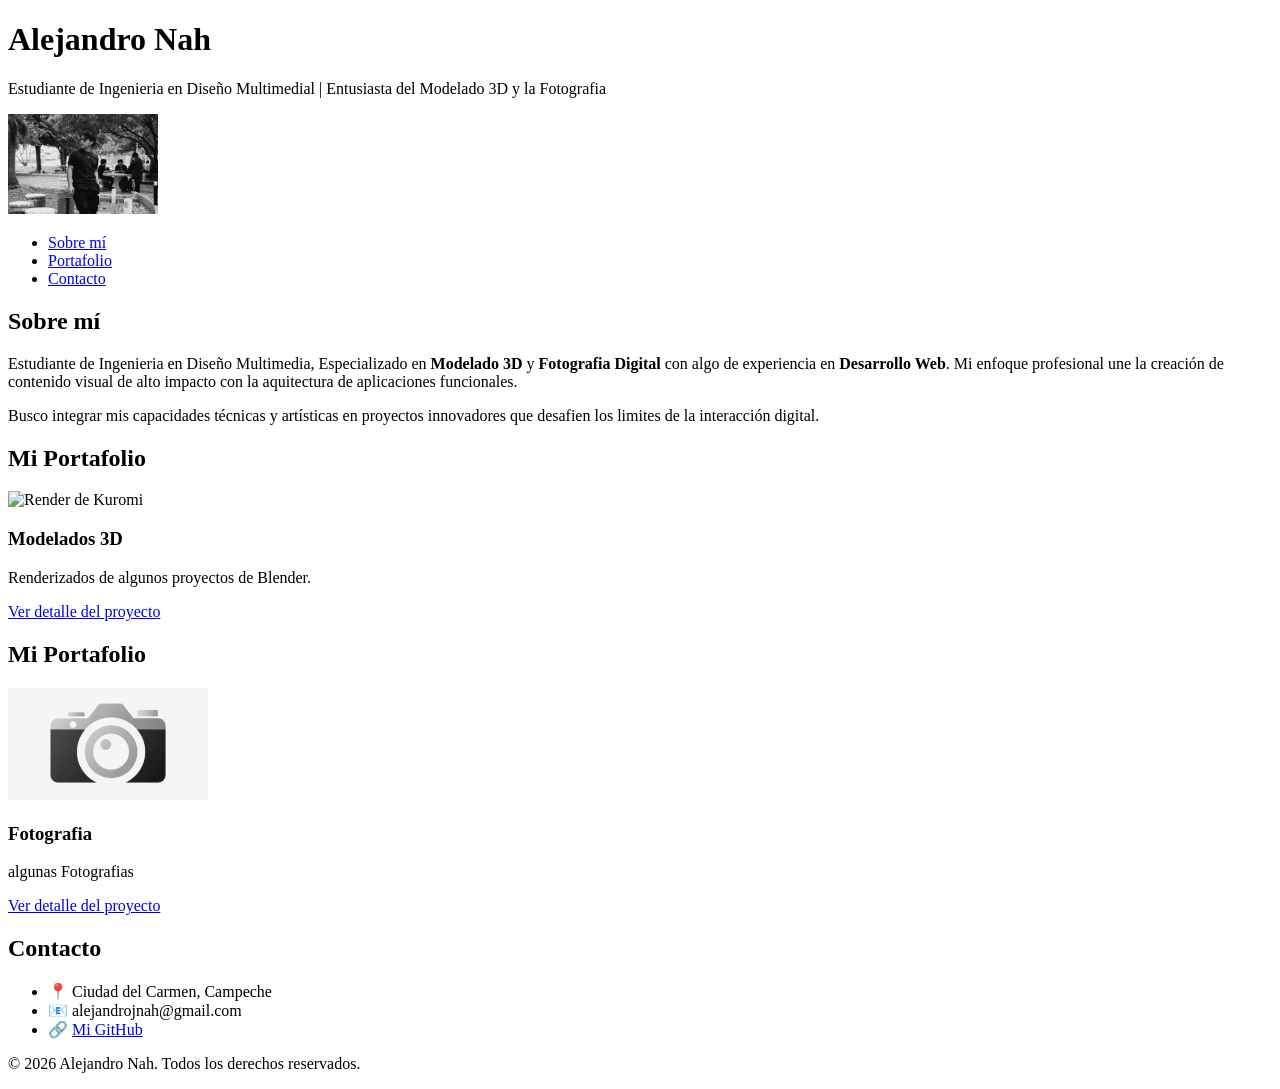
==== 02-maquetacion-cv/index.html @ daa23cbe "Estructura de header y portafolio corregida" ====
<!DOCTYPE html>
<html lang="es">
<head>
    <meta charset="UTF-8">
    <meta name="viewport" content="width=device-width, initial-scale=1.0">
    <title>CV | Alejandro de Jesus Nah Hidalgo</title>
    <link rel="stylesheet" href="estilos.css">
</head>
<body>

    <header>
        <h1>Alejandro Nah</h1>
        <p>Estudiante de Ingenieria en Diseño Multimedial | Entusiasta del Modelado 3D y la Fotografia</p>
        <img src="img/foto_perfil.jpg" alt="Foto de perfil de Alejandro" width="150">
    </header>
    
    <nav>
        <ul>
            <li><a href="#sobre-mi">Sobre mí</a></li>
            <li><a href="#portafolio">Portafolio</a></li>
            <li><a href="#contacto">Contacto</a></li>
        </ul>
    </nav>

    <main>
        <section id="sobre-mi">
            <h2>Sobre mí</h2>
            <article>
                <p>Estudiante de Ingenieria en Diseño Multimedia, Especializado en <b>Modelado 3D</b> y <b>Fotografia Digital</b> con algo de experiencia en <b>Desarrollo Web</b>.
                    Mi enfoque profesional une la creación de contenido visual de alto impacto con la aquitectura de aplicaciones funcionales.
                </p>
                <p>Busco integrar mis capacidades técnicas y artísticas en proyectos innovadores que desafien los limites de la  interacción digital.</p>
            </article>
        </section>

        <section id="portafolio">
            <h2>Mi Portafolio</h2>
            <div class="galeria">
                <article class="proyecto-card">
                    <img src="img/logo-blender.jpg" alt="Render de Kuromi" width="200">
                    <h3>Modelados 3D</h3>
                    <p>Renderizados de algunos proyectos de Blender.</p>
                    <a href="proyecto1.html.txt">Ver detalle del proyecto</a>
                </article>
        </section>

        <section id="portafolio">
            <h2>Mi Portafolio</h2>
            <div class="galeria">
                <article class="proyecto-card">
                    <img src="img/logo-fotografia.jpg" alt="Miniatura de Juguetes Inclusivos" width="200">
                    <h3>Fotografia</h3>
                    <p>algunas Fotografias </p>
                    <a href="proyecto2.html.txt">Ver detalle del proyecto</a>
                </article>

                </div>
        </section>
    </main>

    <aside id="contacto">
        <h2>Contacto</h2>
        <ul>
            <li>📍 Ciudad del Carmen, Campeche</li>
            <li>📧 alejandrojnah@gmail.com</li>
            <li>🔗 <a href="https://github.com/Alejonh/dess-app-web..git">Mi GitHub</a></li>
        </ul>
    </aside>

    <footer>
        <p>&copy; 2026 Alejandro Nah. Todos los derechos reservados.</p>
    </footer>

</body>
</html>
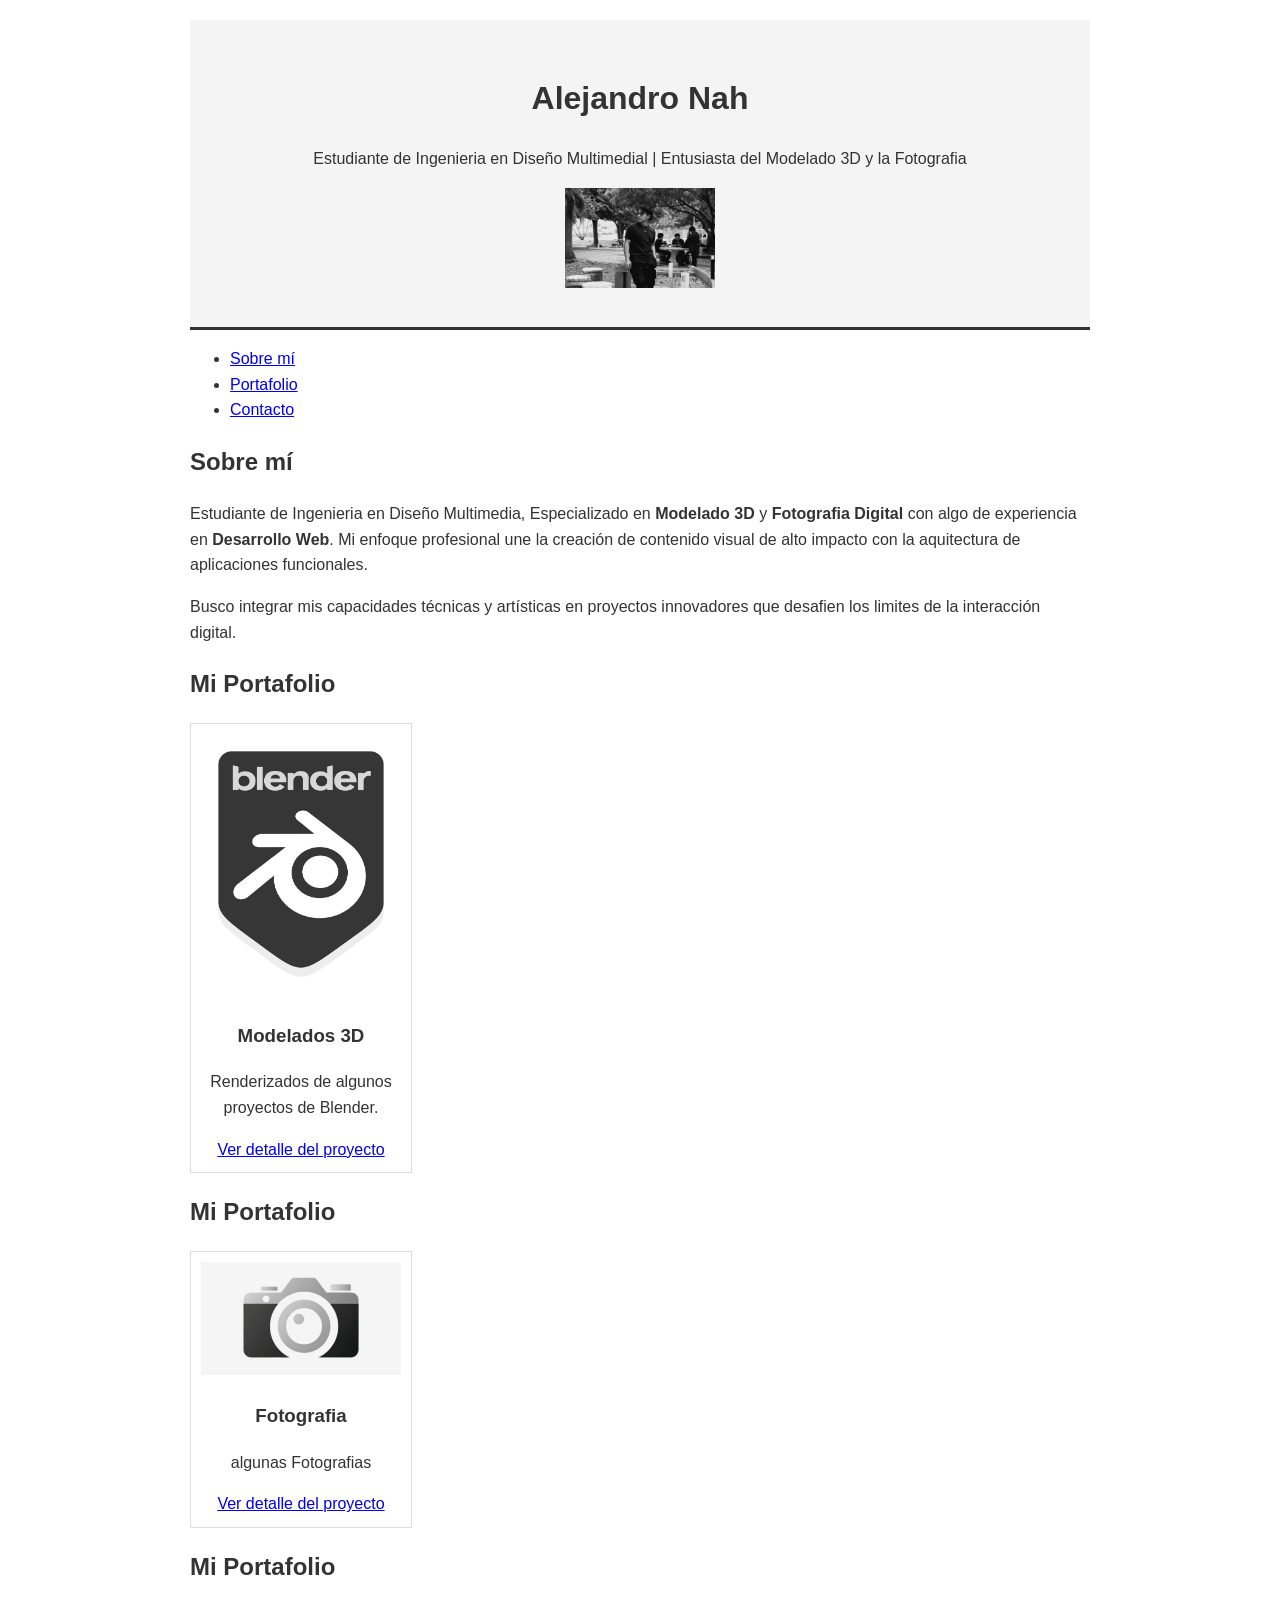
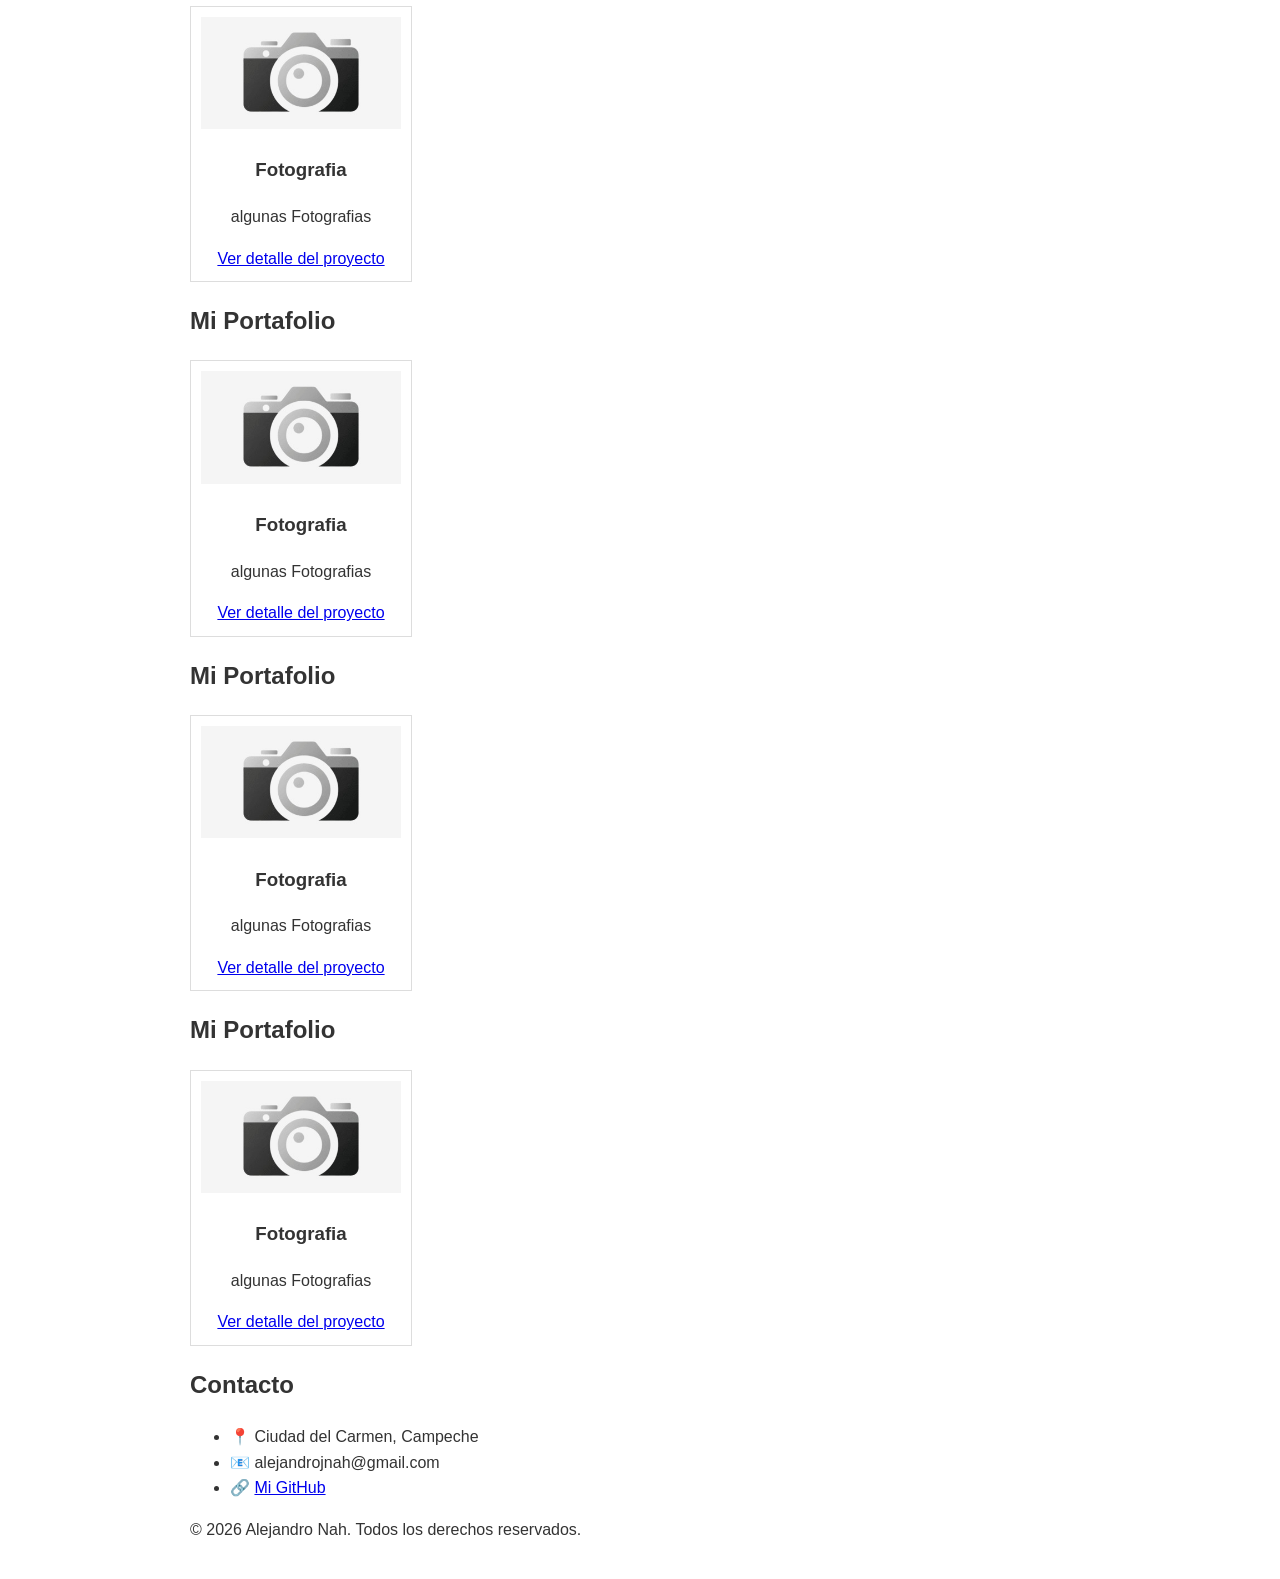
==== commit 250fb9ed: "Finalizando 5 páginas y estilos" ====
--- a/02-maquetacion-cv/index.html
+++ b/02-maquetacion-cv/index.html
@@ -37,10 +37,10 @@
             <h2>Mi Portafolio</h2>
             <div class="galeria">
                 <article class="proyecto-card">
-                    <img src="img/logo-blender.jpg" alt="Render de Kuromi" width="200">
+                    <img src="img/blnder.jpg" alt="Logo de Blender" width="200">
                     <h3>Modelados 3D</h3>
                     <p>Renderizados de algunos proyectos de Blender.</p>
-                    <a href="proyecto1.html.txt">Ver detalle del proyecto</a>
+                    <a href="proyecto.html">Ver detalle del proyecto</a>
                 </article>
         </section>
 
@@ -48,10 +48,62 @@
             <h2>Mi Portafolio</h2>
             <div class="galeria">
                 <article class="proyecto-card">
-                    <img src="img/logo-fotografia.jpg" alt="Miniatura de Juguetes Inclusivos" width="200">
+                    <img src="img/logo-fotografia.jpg" alt="Logo para las Fotografias" width="200">
                     <h3>Fotografia</h3>
                     <p>algunas Fotografias </p>
-                    <a href="proyecto2.html.txt">Ver detalle del proyecto</a>
+                    <a href="proyecto2.html">Ver detalle del proyecto</a>
+                </article>
+
+                </div>
+        </section>
+
+        <section id="portafolio">
+            <h2>Mi Portafolio</h2>
+            <div class="galeria">
+                <article class="proyecto-card">
+                    <img src="img/logo-fotografia.jpg" alt="Logo para las Fotografias" width="200">
+                    <h3>Fotografia</h3>
+                    <p>algunas Fotografias </p>
+                    <a href="proyecto3.html">Ver detalle del proyecto</a>
+                </article>
+
+                </div>
+        </section>
+
+        <section id="portafolio">
+            <h2>Mi Portafolio</h2>
+            <div class="galeria">
+                <article class="proyecto-card">
+                    <img src="img/logo-fotografia.jpg" alt="Logo para las Fotografias" width="200">
+                    <h3>Fotografia</h3>
+                    <p>algunas Fotografias </p>
+                    <a href="proyecto3.html ">Ver detalle del proyecto</a>
+                </article>
+
+                </div>
+        </section>
+
+        <section id="portafolio">
+            <h2>Mi Portafolio</h2>
+            <div class="galeria">
+                <article class="proyecto-card">
+                    <img src="img/logo-fotografia.jpg" alt="Logo para las Fotografias" width="200">
+                    <h3>Fotografia</h3>
+                    <p>algunas Fotografias </p>
+                    <a href="proyecto4.html">Ver detalle del proyecto</a>
+                </article>
+
+                </div>
+        </section>
+
+        <section id="portafolio">
+            <h2>Mi Portafolio</h2>
+            <div class="galeria">
+                <article class="proyecto-card">
+                    <img src="img/logo-fotografia.jpg" alt="Logo para las Fotografias" width="200">
+                    <h3>Fotografia</h3>
+                    <p>algunas Fotografias </p>
+                    <a href="proyecto5.html">Ver detalle del proyecto</a>
                 </article>
 
                 </div>
--- a/02-maquetacion-cv/estilos.css
+++ b/02-maquetacion-cv/estilos.css
@@ -0,0 +1,33 @@
+body {
+    font-family: Arial, sans-serif;
+    line-height: 1.6;
+    color: #333;
+    max-width: 900px;
+    margin: 0 auto;
+    padding: 20px;
+}
+
+header {
+    text-align: center;
+    background: #f4f4f4;
+    padding: 2rem;
+    border-bottom: 3px solid #333;
+}
+
+.galeria {
+    display: flex;
+    gap: 20px;
+    flex-wrap: wrap; /* Esto hace que si no caben, se pasen abajo */
+}
+
+.proyecto-card {
+    border: 1px solid #ddd;
+    padding: 10px;
+    width: 200px;
+    text-align: center;
+}
+
+img {
+    max-width: 100%; /* Evita que las fotos se salgan de la pantalla */
+    height: auto;
+}
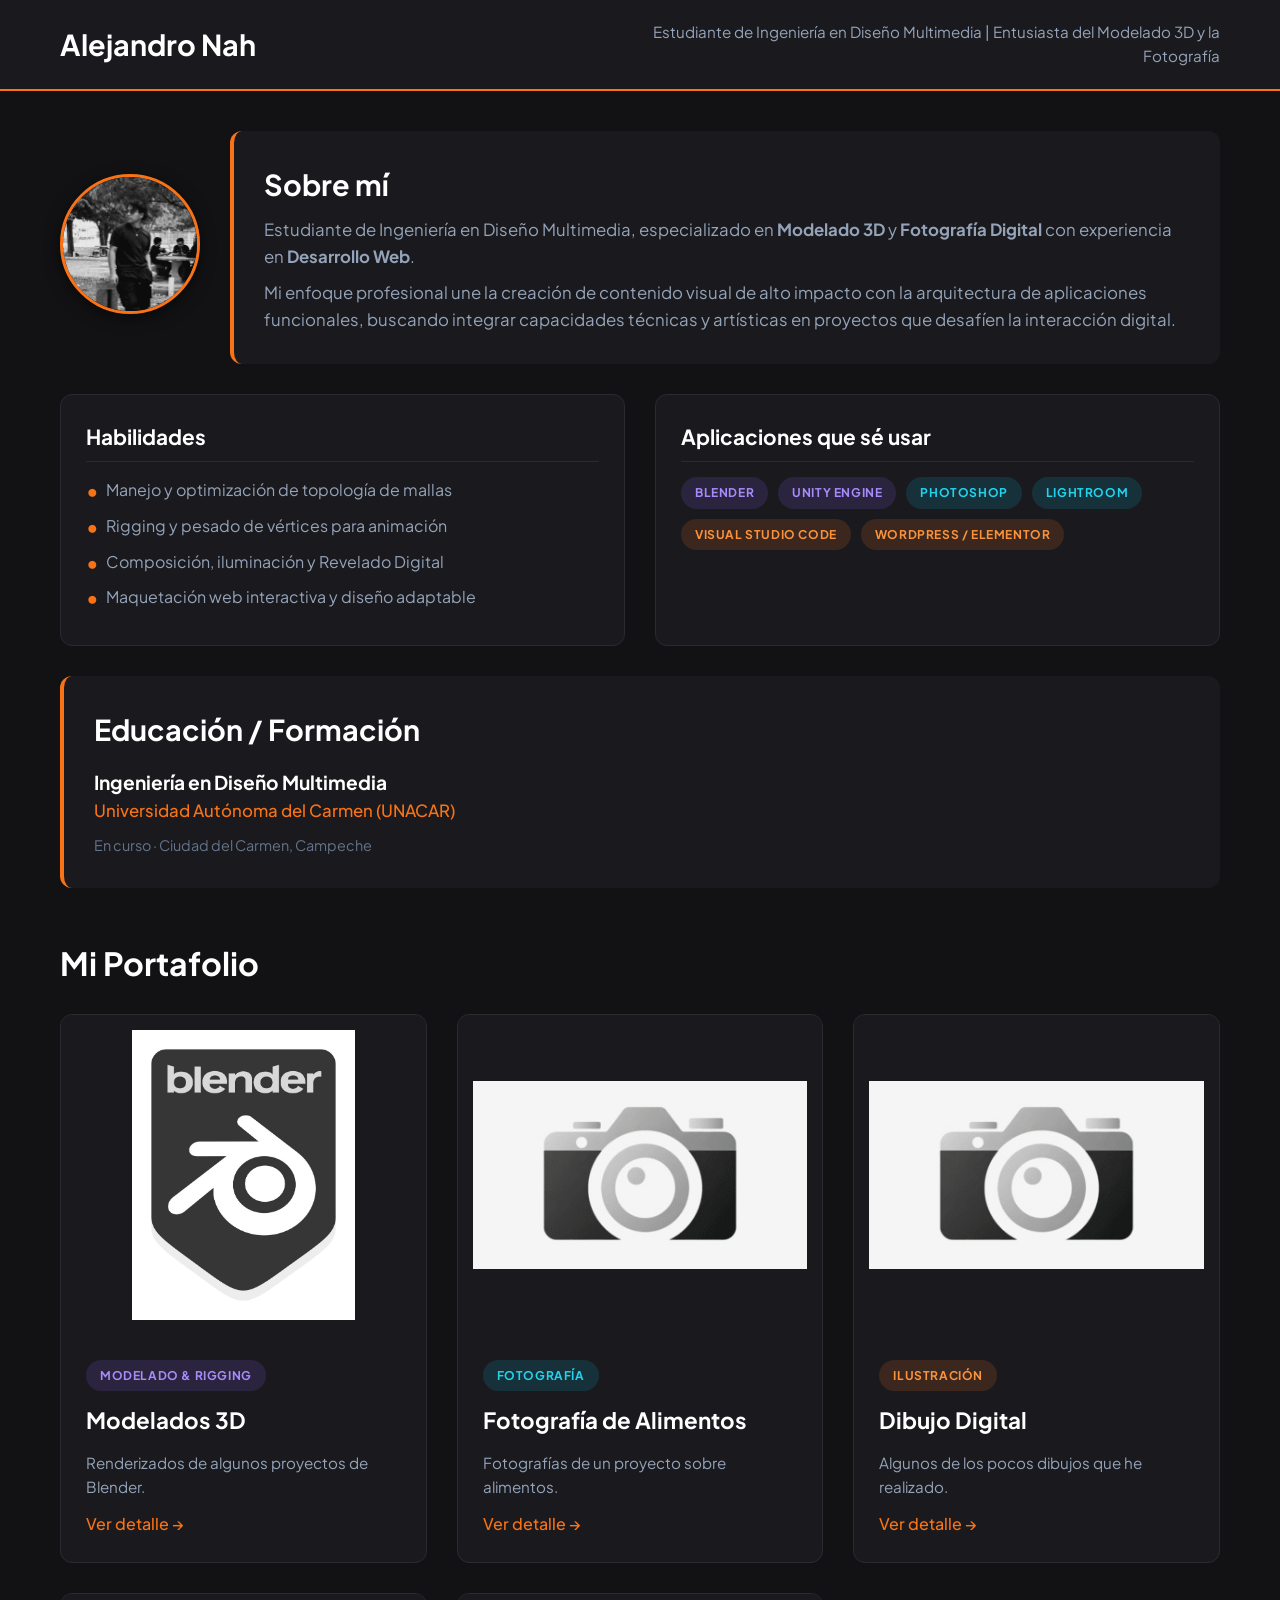
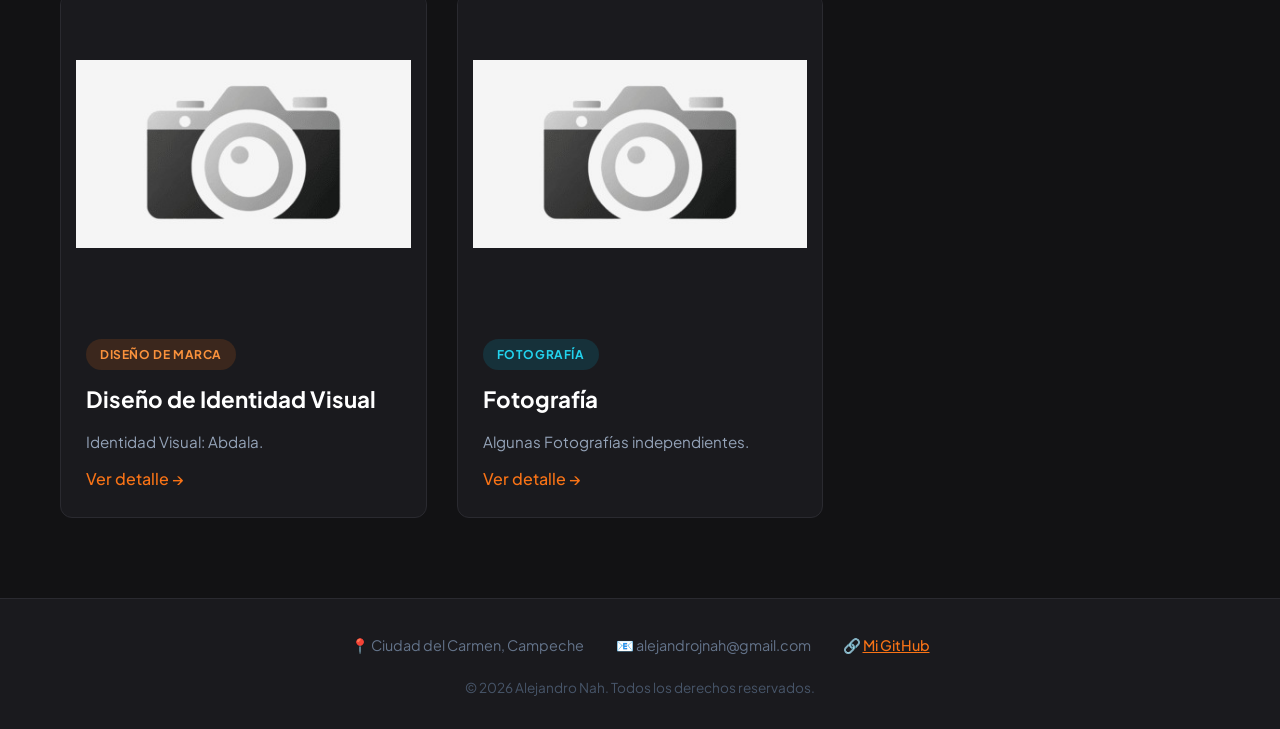
==== commit 6ab2f095: "Feat: Rediseño completo del index estilo portafolio multimedia" ====
--- a/02-maquetacion-cv/index.html
+++ b/02-maquetacion-cv/index.html
@@ -5,122 +5,141 @@
     <meta name="viewport" content="width=device-width, initial-scale=1.0">
     <title>CV | Alejandro de Jesus Nah Hidalgo</title>
     <link rel="stylesheet" href="estilos.css">
+    <link rel="preconnect" href="https://fonts.googleapis.com">
+    <link rel="preconnect" href="https://fonts.gstatic.com" crossorigin>
+    <link href="https://fonts.googleapis.com/css2?family=Plus+Jakarta+Sans:wght@400;500;700&display=swap" rel="stylesheet">
 </head>
 <body>
 
-    <header>
-        <h1>Alejandro Nah</h1>
-        <p>Estudiante de Ingenieria en Diseño Multimedial | Entusiasta del Modelado 3D y la Fotografia</p>
-        <img src="img/foto_perfil.jpg" alt="Foto de perfil de Alejandro" width="150">
+    <header class="header-multimedia">
+        <div class="header-content">
+            <h1>Alejandro Nah</h1>
+            <p class="subtitulo-header">Estudiante de Ingeniería en Diseño Multimedia | Entusiasta del Modelado 3D y la Fotografía</p>
+        </div>
     </header>
-    
-    <nav>
-        <ul>
-            <li><a href="#sobre-mi">Sobre mí</a></li>
-            <li><a href="#portafolio">Portafolio</a></li>
-            <li><a href="#contacto">Contacto</a></li>
-        </ul>
-    </nav>
 
-    <main>
-        <section id="sobre-mi">
-            <h2>Sobre mí</h2>
-            <article>
-                <p>Estudiante de Ingenieria en Diseño Multimedia, Especializado en <b>Modelado 3D</b> y <b>Fotografia Digital</b> con algo de experiencia en <b>Desarrollo Web</b>.
-                    Mi enfoque profesional une la creación de contenido visual de alto impacto con la aquitectura de aplicaciones funcionales.
-                </p>
-                <p>Busco integrar mis capacidades técnicas y artísticas en proyectos innovadores que desafien los limites de la  interacción digital.</p>
-            </article>
+    <main class="contenedor-principal">
+
+        <section class="perfil-superior">
+            <div class="perfil-foto-contenedor">
+                <img src="img/foto_perfil.jpg" alt="Foto de Alejandro" class="perfil-foto-circular">
+            </div>
+            <div class="perfil-sobre-mi intro-proyecto">
+                <h2>Sobre mí</h2>
+                <p>Estudiante de Ingeniería en Diseño Multimedia, especializado en <strong>Modelado 3D</strong> y <strong>Fotografía Digital</strong> con experiencia en <strong>Desarrollo Web</strong>.</p>
+                <p>Mi enfoque profesional une la creación de contenido visual de alto impacto con la arquitectura de aplicaciones funcionales, buscando integrar capacidades técnicas y artísticas en proyectos que desafíen la interacción digital.</p>
+            </section>
+
+        <section class="detalles-tecnicos-grid">
+            <div class="bloque-tecnico">
+                <h3>Habilidades</h3>
+                <ul class="lista-check">
+                    <li>Manejo y optimización de topología de mallas</li>
+                    <li>Rigging y pesado de vértices para animación</li>
+                    <li>Composición, iluminación y Revelado Digital</li>
+                    <li>Maquetación web interactiva y diseño adaptable</li>
+                </ul>
+            </div>
+            
+            <div class="bloque-tecnico">
+                <h3>Aplicaciones que sé usar</h3>
+                <div class="apps-contenedor">
+                    <span class="badge badge-purple">Blender</span>
+                    <span class="badge badge-purple">Unity Engine</span>
+                    <span class="badge badge-blue">Photoshop</span>
+                    <span class="badge badge-blue">Lightroom</span>
+                    <span class="badge badge-orange">Visual Studio Code</span>
+                    <span class="badge badge-orange">WordPress / Elementor</span>
+                </div>
+            </div>
         </section>
 
-        <section id="portafolio">
-            <h2>Mi Portafolio</h2>
-            <div class="galeria">
-                <article class="proyecto-card">
-                    <img src="img/blnder.jpg" alt="Logo de Blender" width="200">
-                    <h3>Modelados 3D</h3>
-                    <p>Renderizados de algunos proyectos de Blender.</p>
-                    <a href="proyecto.html">Ver detalle del proyecto</a>
-                </article>
+        <section class="seccion-educacion intro-proyecto" style="margin-top: 30px;">
+            <h2>Educación / Formación</h2>
+            <div style="margin-top: 15px;">
+                <h4 style="color: #FFFFFF; font-size: 1.2rem;">Ingeniería en Diseño Multimedia</h4>
+                <p style="color: #F97316; font-weight: 500;">Universidad Autónoma del Carmen (UNACAR)</p>
+                <p style="color: #64748B; font-size: 0.9rem;">En curso · Ciudad del Carmen, Campeche</p>
+            </div>
         </section>
 
-        <section id="portafolio">
-            <h2>Mi Portafolio</h2>
-            <div class="galeria">
+        <section id="portafolio" style="margin-top: 50px;">
+            <h2 style="font-size: 2rem; color: #FFFFFF; margin-bottom: 25px; font-weight: 700;">Mi Portafolio</h2>
+            
+            <div class="galeria-detalle">
+                
                 <article class="proyecto-card">
-                    <img src="img/logo-fotografia.jpg" alt="Logo para las Fotografias" width="200">
-                    <h3>Fotografia</h3>
-                    <p>algunas Fotografias </p>
-                    <a href="proyecto2.html">Ver detalle del proyecto</a>
+                    <div class="card-img">
+                        <img src="img/blnder.jpg" alt="Modelado 3D">
+                    </div>
+                    <div class="card-info">
+                        <span class="badge badge-purple">Modelado & Rigging</span>
+                        <h3>Modelados 3D</h3>
+                        <p>Renderizados de algunos proyectos de Blender.</p>
+                        <a href="proyecto.html" class="btn-volver" style="margin-top: auto; align-self: flex-start;">Ver detalle →</a>
+                    </div>
                 </article>
 
-                </div>
+                <article class="proyecto-card">
+                    <div class="card-img">
+                        <img src="img/logo-fotografia.jpg" alt="Fotografía de Alimentos">
+                    </div>
+                    <div class="card-info">
+                        <span class="badge badge-blue">Fotografía</span>
+                        <h3>Fotografía de Alimentos</h3>
+                        <p>Fotografías de un proyecto sobre alimentos.</p>
+                        <a href="proyecto2.html" class="btn-volver" style="margin-top: auto; align-self: flex-start;">Ver detalle →</a>
+                    </div>
+                </article>
+
+                <article class="proyecto-card">
+                    <div class="card-img">
+                        <img src="img/logo-fotografia.jpg" alt="Dibujo Digital">
+                    </div>
+                    <div class="card-info">
+                        <span class="badge badge-orange">Ilustración</span>
+                        <h3>Dibujo Digital</h3>
+                        <p>Algunos de los pocos dibujos que he realizado.</p>
+                        <a href="proyecto3.html" class="btn-volver" style="margin-top: auto; align-self: flex-start;">Ver detalle →</a>
+                    </div>
+                </article>
+
+                <article class="proyecto-card">
+                    <div class="card-img">
+                        <img src="img/logo-fotografia.jpg" alt="Identidad Visual">
+                    </div>
+                    <div class="card-info">
+                        <span class="badge badge-orange">Diseño de Marca</span>
+                        <h3>Diseño de Identidad Visual</h3>
+                        <p>Identidad Visual: Abdala.</p>
+                        <a href="proyecto4.html" class="btn-volver" style="margin-top: auto; align-self: flex-start;">Ver detalle →</a>
+                    </div>
+                </article>
+
+                <article class="proyecto-card">
+                    <div class="card-img">
+                        <img src="img/logo-fotografia.jpg" alt="Fotografía">
+                    </div>
+                    <div class="card-info">
+                        <span class="badge badge-blue">Fotografía</span>
+                        <h3>Fotografía</h3>
+                        <p>Algunas Fotografías independientes.</p>
+                        <a href="proyecto5.html" class="btn-volver" style="margin-top: auto; align-self: flex-start;">Ver detalle →</a>
+                    </div>
+                </article>
+
+            </div>
         </section>
 
-        <section id="portafolio">
-            <h2>Mi Portafolio</h2>
-            <div class="galeria">
-                <article class="proyecto-card">
-                    <img src="img/logo-fotografia.jpg" alt="Logo para las Fotografias" width="200">
-                    <h3>Fotografia</h3>
-                    <p>algunas Fotografias </p>
-                    <a href="proyecto3.html">Ver detalle del proyecto</a>
-                </article>
-
-                </div>
-        </section>
-
-        <section id="portafolio">
-            <h2>Mi Portafolio</h2>
-            <div class="galeria">
-                <article class="proyecto-card">
-                    <img src="img/logo-fotografia.jpg" alt="Logo para las Fotografias" width="200">
-                    <h3>Fotografia</h3>
-                    <p>algunas Fotografias </p>
-                    <a href="proyecto3.html ">Ver detalle del proyecto</a>
-                </article>
-
-                </div>
-        </section>
-
-        <section id="portafolio">
-            <h2>Mi Portafolio</h2>
-            <div class="galeria">
-                <article class="proyecto-card">
-                    <img src="img/logo-fotografia.jpg" alt="Logo para las Fotografias" width="200">
-                    <h3>Fotografia</h3>
-                    <p>algunas Fotografias </p>
-                    <a href="proyecto4.html">Ver detalle del proyecto</a>
-                </article>
-
-                </div>
-        </section>
-
-        <section id="portafolio">
-            <h2>Mi Portafolio</h2>
-            <div class="galeria">
-                <article class="proyecto-card">
-                    <img src="img/logo-fotografia.jpg" alt="Logo para las Fotografias" width="200">
-                    <h3>Fotografia</h3>
-                    <p>algunas Fotografias </p>
-                    <a href="proyecto5.html">Ver detalle del proyecto</a>
-                </article>
-
-                </div>
-        </section>
     </main>
 
-    <aside id="contacto">
-        <h2>Contacto</h2>
-        <ul>
-            <li>📍 Ciudad del Carmen, Campeche</li>
-            <li>📧 alejandrojnah@gmail.com</li>
-            <li>🔗 <a href="https://github.com/Alejonh/dess-app-web..git">Mi GitHub</a></li>
-        </ul>
-    </aside>
-
-    <footer>
-        <p>&copy; 2026 Alejandro Nah. Todos los derechos reservados.</p>
+    <footer id="contacto" class="footer-multimedia">
+        <p>📍 Ciudad del Carmen, Campeche</p>
+        <p>📧 alejandrojnah@gmail.com</p>
+        <p>🔗 <a href="https://github.com/Alejonh/dess-app-web..git" target="_blank" class="btn-volver">Mi GitHub</a></p>
+        <div style="margin-top: 15px; font-size: 0.85rem; color: #475569;">
+            &copy; 2026 <span>Alejandro Nah</span>. Todos los derechos reservados.
+        </div>
     </footer>
 
 </body>
--- a/02-maquetacion-cv/estilos.css
+++ b/02-maquetacion-cv/estilos.css
@@ -1,33 +1,307 @@
+/* ==========================================================================
+   CONFIGURACIÓN GENERAL & RESET
+   ========================================================================== */
+* {
+    margin: 0;
+    padding: 0;
+    box-sizing: border-box;
+}
+
 body {
-    font-family: Arial, sans-serif;
+    background-color: #121214; /* Fondo oscuro mate tipo Blender */
+    color: #E2E8F0; /* Texto claro suave */
+    font-family: 'Plus Jakarta Sans', Arial, sans-serif;
     line-height: 1.6;
-    color: #333;
-    max-width: 900px;
+}
+
+/* ==========================================================================
+   HEADER / NAVEGACIÓN
+   ========================================================================== */
+.header-multimedia {
+    background-color: #1A1A1E;
+    border-bottom: 2px solid #F97316; /* Línea de acento naranja */
+    padding: 20px 0;
+}
+
+.header-content {
+    max-width: 1200px;
     margin: 0 auto;
-    padding: 20px;
-}
-
-header {
+    display: flex;
+    justify-content: space-between;
+    align-items: center;
+    padding: 0 20px;
+}
+
+.header-multimedia h1 {
+    font-size: 1.8rem;
+    font-weight: 700;
+    color: #FFFFFF;
+}
+
+.btn-volver {
+    color: #F97316;
+    text-decoration: none;
+    font-weight: 500;
+    transition: color 0.3s ease;
+}
+
+.btn-volver:hover {
+    color: #FF9244;
+}
+
+/* ==========================================================================
+   CONTENEDOR & ESTRUCTURA SUPERIOR (TU BOCETO)
+   ========================================================================== */
+.contenedor-principal {
+    max-width: 1200px;
+    margin: 40px auto;
+    padding: 0 20px;
+}
+
+/* Alineación de la foto al lado del "Sobre mí" */
+.perfil-superior {
+    display: flex;
+    gap: 30px;
+    align-items: center;
+    margin-bottom: 30px;
+}
+
+.perfil-foto-contenedor {
+    flex-shrink: 0;
+}
+
+.perfil-foto-circular {
+    width: 140px;
+    height: 140px;
+    border-radius: 50%;
+    object-fit: cover;
+    border: 3px solid #F97316; /* Aro naranja de enfoque artístico */
+    box-shadow: 0 4px 15px rgba(0,0,0,0.5);
+}
+
+.perfil-sobre-mi {
+    flex-grow: 1;
+    margin-bottom: 0 !important; /* Resetea el margen inferior para alinearse bien */
+}
+
+.intro-proyecto {
+    background: #1A1A1E;
+    padding: 30px;
+    border-radius: 12px;
+    border-left: 4px solid #F97316;
+}
+
+.intro-proyecto h2 {
+    font-size: 1.8rem;
+    color: #FFFFFF;
+    margin-bottom: 10px;
+}
+
+.intro-proyecto p {
+    color: #94A3B8;
+    font-size: 1.05rem;
+    margin-bottom: 10px;
+}
+.intro-proyecto p:last-child {
+    margin-bottom: 0;
+}
+
+/* ==========================================================================
+   SECCIÓN DE HABILIDADES EN COLUMNAS PARALELAS
+   ========================================================================== */
+.detalles-tecnicos-grid {
+    display: grid;
+    grid-template-columns: 1fr 1fr; /* Divide el espacio en 2 columnas exactas */
+    gap: 30px;
+    margin-top: 30px;
+}
+
+.bloque-tecnico {
+    background-color: #1A1A1E;
+    padding: 25px;
+    border-radius: 12px;
+    border: 1px solid #2A2A30;
+}
+
+.bloque-tecnico h3 {
+    color: #FFFFFF;
+    font-size: 1.3rem;
+    margin-bottom: 15px;
+    border-bottom: 1px solid #2A2A30;
+    padding-bottom: 8px;
+}
+
+.lista-check {
+    list-style: none;
+    color: #94A3B8;
+}
+
+.lista-check li {
+    margin-bottom: 10px;
+    position: relative;
+    padding-left: 20px;
+}
+
+/* Pequeño punto naranja personalizado para las listas */
+.lista-check li::before {
+    content: "•";
+    color: #F97316;
+    font-weight: bold;
+    font-size: 1.2rem;
+    position: absolute;
+    left: 0;
+    top: -2px;
+}
+
+/* Contenedor de etiquetas/badges flexibles para las aplicaciones */
+.apps-contenedor {
+    display: flex;
+    flex-wrap: wrap;
+    gap: 10px;
+}
+
+/* ==========================================================================
+   REJILLA DINÁMICA (PORTAFOLIO BAJO EL BOCETO)
+   ========================================================================== */
+.galeria-detalle {
+    display: grid;
+    grid-template-columns: repeat(auto-fit, minmax(340px, 1fr)); 
+    gap: 30px; 
+    margin-top: 20px;
+}
+
+.proyecto-card {
+    background-color: #1A1A1E;
+    border-radius: 12px;
+    overflow: hidden;
+    border: 1px solid #2A2A30;
+    transition: transform 0.3s ease, border-color 0.3s ease, box-shadow 0.3s ease;
+    display: flex;
+    flex-direction: column;
+}
+
+.proyecto-card:hover {
+    transform: translateY(-5px);
+    border-color: #F97316;
+    box-shadow: 0 10px 20px rgba(249, 115, 22, 0.15);
+}
+
+.card-img {
+    width: 100%;
+    height: 320px;
+    overflow: hidden;
+    background-color: #1A1A1E;
+    display: flex;
+    align-items: center;
+    justify-content: center;
+    padding: 15px;
+}
+
+.card-img img {
+    width: 100%;
+    height: 100%;
+    object-fit: contain;
+    transition: transform 0.5s ease;
+}
+
+.proyecto-card:hover .card-img img {
+    transform: scale(1.04);
+}
+
+.card-info {
+    padding: 25px;
+    display: flex;
+    flex-direction: column;
+    gap: 12px;
+    flex-grow: 1;
+}
+
+.card-info h3 {
+    color: #FFFFFF;
+    font-size: 1.4rem;
+}
+
+.card-info p {
+    color: #94A3B8;
+    font-size: 0.95rem;
+}
+
+/* ==========================================================================
+   ETIQUETAS CREATIVAS (BADGES)
+   ========================================================================== */
+.badge {
+    align-self: flex-start;
+    padding: 6px 14px;
+    border-radius: 20px;
+    font-size: 0.75rem;
+    font-weight: 700;
+    text-transform: uppercase;
+    letter-spacing: 0.05em;
+}
+
+.badge-purple { background-color: rgba(139, 92, 246, 0.15); color: #A78BFA; }
+.badge-blue { background-color: rgba(6, 182, 212, 0.15); color: #22D3EE; }
+.badge-orange { background-color: rgba(249, 115, 22, 0.15); color: #FB923C; }
+
+/* ==========================================================================
+   ADAPTACIONES DE INICIO Y FOOTER
+   ========================================================================== */
+.subtitulo-header {
+    color: #94A3B8;
+    font-size: 0.95rem;
+    font-weight: 400;
+    max-width: 600px;
+    text-align: right;
+}
+
+.footer-multimedia {
     text-align: center;
-    background: #f4f4f4;
-    padding: 2rem;
-    border-bottom: 3px solid #333;
-}
-
-.galeria {
-    display: flex;
-    gap: 20px;
-    flex-wrap: wrap; /* Esto hace que si no caben, se pasen abajo */
-}
-
-.proyecto-card {
-    border: 1px solid #ddd;
-    padding: 10px;
-    width: 200px;
-    text-align: center;
-}
-
-img {
-    max-width: 100%; /* Evita que las fotos se salgan de la pantalla */
-    height: auto;
+    padding: 30px 0;
+    margin-top: 80px;
+    background-color: #1A1A1E;
+    border-top: 1px solid #2A2A30;
+    color: #64748B;
+    font-size: 0.9rem;
+}
+
+.footer-multimedia p {
+    margin: 5px 0;
+    display: inline-block;
+    padding: 0 15px;
+}
+
+.footer-multimedia p a {
+    text-decoration: underline;
+}
+
+/* ==========================================================================
+   SOPORTE RESPONSIVO (EVITA QUE SE ROMPA EN MÓVILES)
+   ========================================================================== */
+@media (max-width: 768px) {
+    .header-content {
+        flex-direction: column;
+        text-align: center;
+        gap: 12px;
+    }
+    .subtitulo-header {
+        text-align: center;
+        font-size: 0.85rem;
+    }
+    .perfil-superior {
+        flex-direction: column; /* Foto arriba, Sobre mí abajo en pantallas chicas */
+        text-align: center;
+    }
+    .detalles-tecnicos-grid {
+        grid-template-columns: 1fr; /* Las habilidades se apilan verticalmente */
+    }
+    .footer-multimedia p {
+        display: block;
+        padding: 5px 0;
+    }
+}
+
+@media (max-width: 600px) {
+    .galeria-detalle {
+        grid-template-columns: 1fr;
+    }
 }
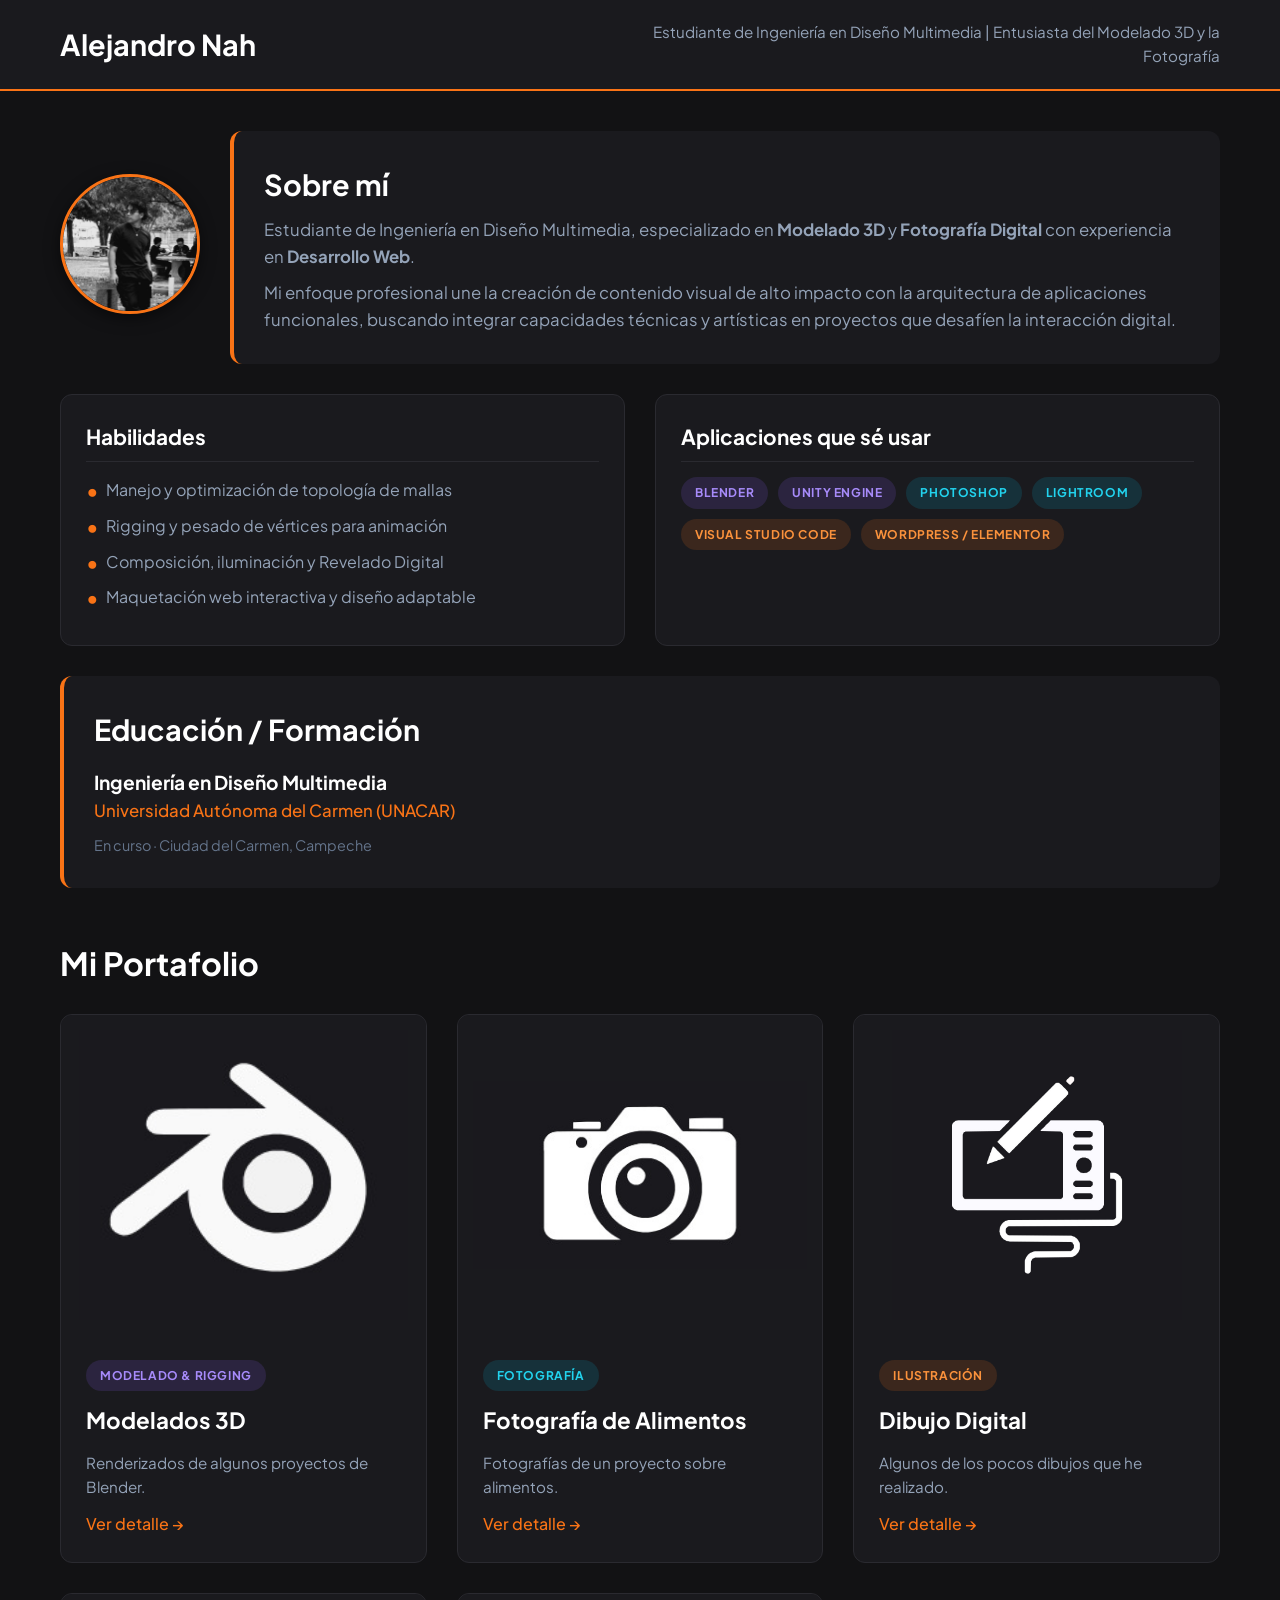
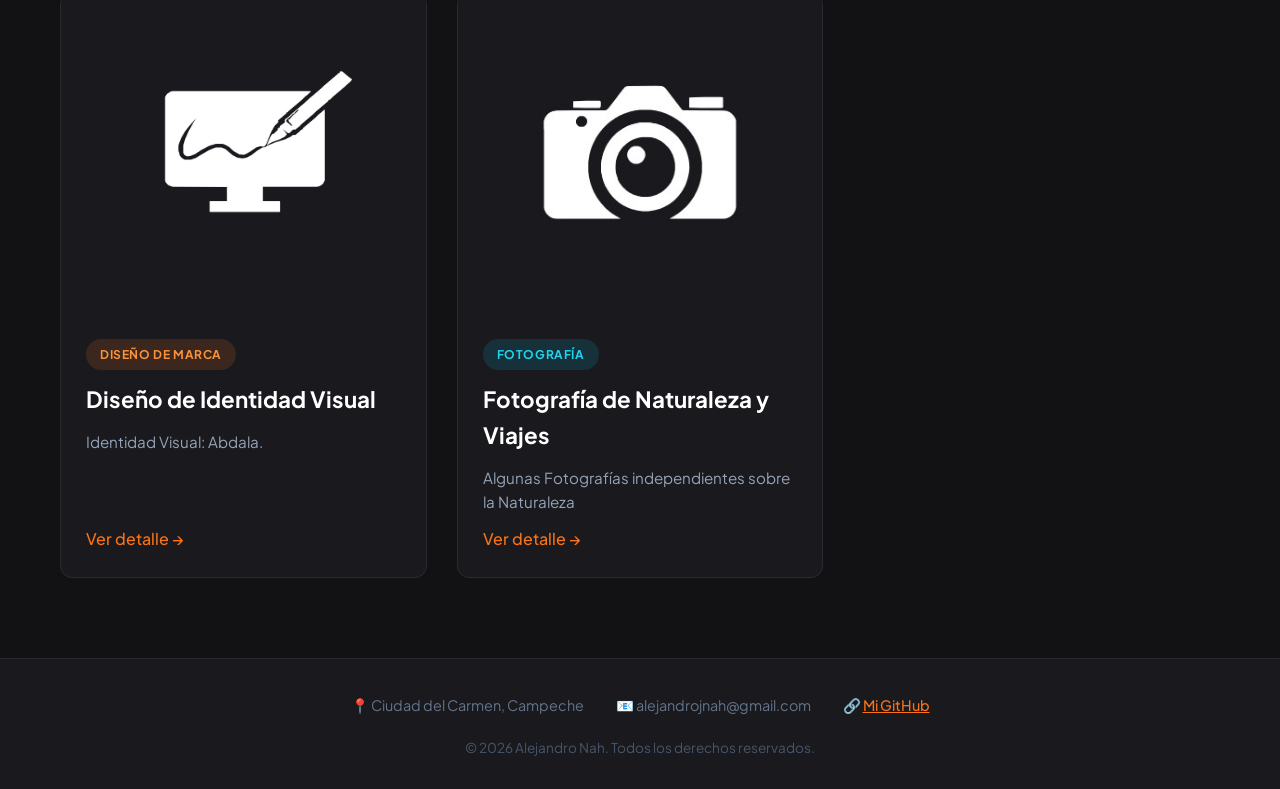
==== commit 52c73abb: "Primer commit: Estructura del portafolio y galería de proyectos" ====
--- a/02-maquetacion-cv/index.html
+++ b/02-maquetacion-cv/index.html
@@ -70,7 +70,7 @@
                 
                 <article class="proyecto-card">
                     <div class="card-img">
-                        <img src="img/blnder.jpg" alt="Modelado 3D">
+                        <img src="img/logoblend.jpg" alt="Modelado 3D">
                     </div>
                     <div class="card-info">
                         <span class="badge badge-purple">Modelado & Rigging</span>
@@ -94,7 +94,7 @@
 
                 <article class="proyecto-card">
                     <div class="card-img">
-                        <img src="img/logo-fotografia.jpg" alt="Dibujo Digital">
+                        <img src="img/dibujologo.jpg" alt="Dibujo Digital">
                     </div>
                     <div class="card-info">
                         <span class="badge badge-orange">Ilustración</span>
@@ -106,7 +106,7 @@
 
                 <article class="proyecto-card">
                     <div class="card-img">
-                        <img src="img/logo-fotografia.jpg" alt="Identidad Visual">
+                        <img src="img/logodiseño.jpg" alt="Identidad Visual">
                     </div>
                     <div class="card-info">
                         <span class="badge badge-orange">Diseño de Marca</span>
@@ -122,8 +122,8 @@
                     </div>
                     <div class="card-info">
                         <span class="badge badge-blue">Fotografía</span>
-                        <h3>Fotografía</h3>
-                        <p>Algunas Fotografías independientes.</p>
+                        <h3>Fotografía de Naturaleza y Viajes</h3>
+                        <p>Algunas Fotografías independientes sobre la Naturaleza</p>
                         <a href="proyecto5.html" class="btn-volver" style="margin-top: auto; align-self: flex-start;">Ver detalle →</a>
                     </div>
                 </article>
